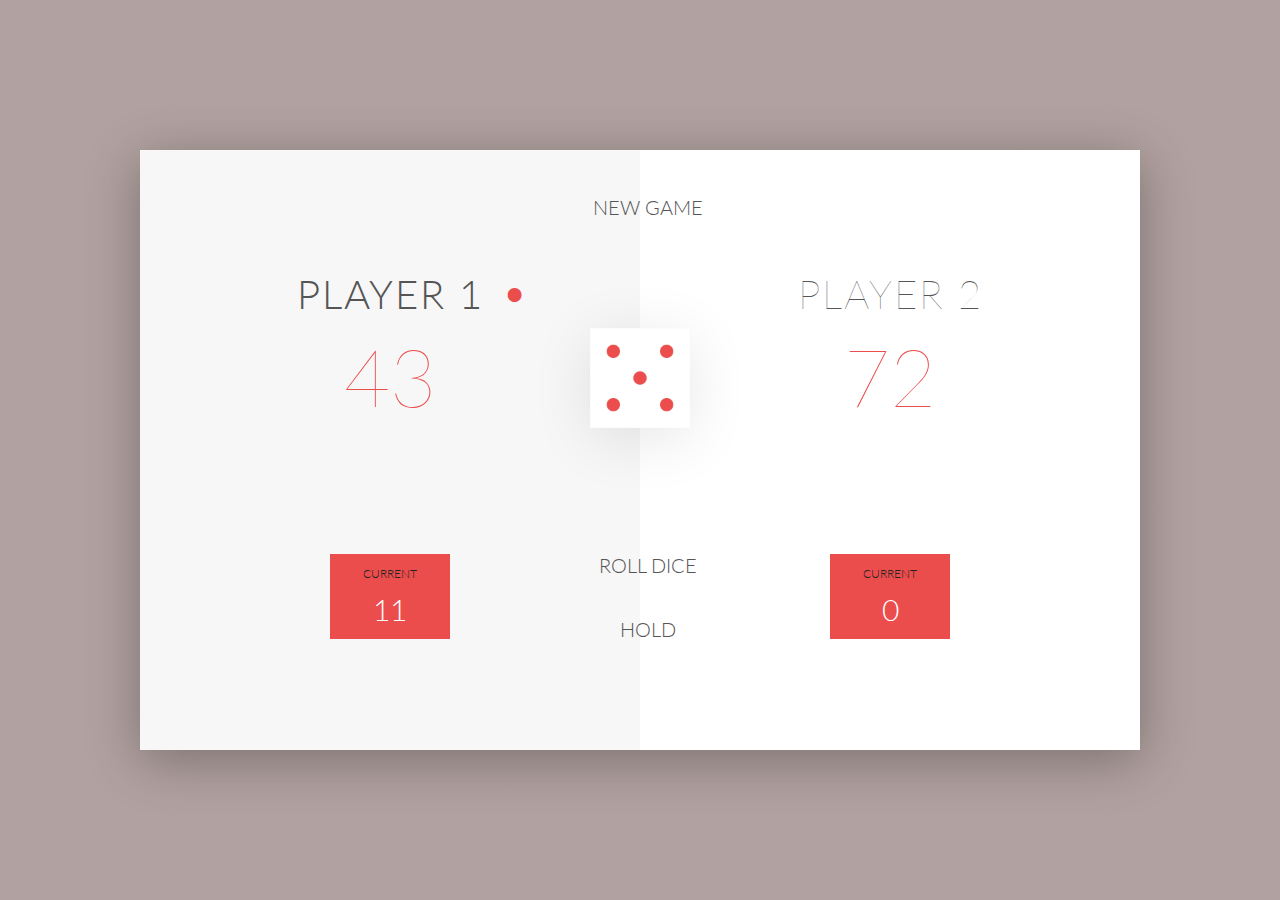
==== pigGameHTML/index.html @ bbda840d "Init;" ====
<!DOCTYPE html>
<html lang="en">
    <head>
        <meta charset="UTF-8">
        <link href="https://fonts.googleapis.com/css?family=Lato:100,300,600" rel="stylesheet" type="text/css">
        <link href="http://code.ionicframework.com/ionicons/2.0.1/css/ionicons.min.css" rel="stylesheet" type="text/css">
        <link type="text/css" rel="stylesheet" href="css/style.css">
        
        <title>Pig Game</title>
    </head>

    <body>
        <div class="wrapper clearfix">
            <div class="player-0-panel active">
                <div class="player-name" id="name-0">Player 1</div>
                <div class="player-score" id="score-0">43</div>
                <div class="player-current-box">
                    <div class="player-current-label">Current</div>
                    <div class="player-current-score" id="current-0">11</div>
                </div>
            </div>
            
            <div class="player-1-panel">
                <div class="player-name" id="name-1">Player 2</div>
                <div class="player-score" id="score-1">72</div>
                <div class="player-current-box">
                    <div class="player-current-label">Current</div>
                    <div class="player-current-score" id="current-1">0</div>
                </div>
            </div>
            
            <button class="btn-new"><i class="ion-ios-plus-outline"></i>New game</button>
            <button class="btn-roll"><i class="ion-ios-loop"></i>Roll dice</button>
            <button class="btn-hold"><i class="ion-ios-download-outline"></i>Hold</button>
            
            <img src="img/dice-5.png" alt="Dice" class="dice">
        </div>
        
        <script src="js/main.js"></script>
    </body>
</html>
---- pigGameHTML/css/style.css ----
/**********************************************
*** GENERAL
**********************************************/

* {
    margin: 0;
    padding: 0;
    box-sizing: border-box;
    
}

.clearfix::after {
    content: "";
    display: table;
    clear: both;
}

body {
    background-image: linear-gradient(rgba(62, 20, 20, 0.4), rgba(62, 20, 20, 0.4)), url(back.jpg);
    background-size: cover;
    background-position: center;
    font-family: Lato;
    font-weight: 300;
    position: relative;
    height: 100vh;
    color: #555;
}

.wrapper {
    width: 1000px;
    position: absolute;
    top: 50%;
    left: 50%;
    transform: translate(-50%, -50%);
    background-color: #fff;
    box-shadow: 0px 10px 50px rgba(0, 0, 0, 0.3);
    overflow: hidden;
}

.player-0-panel,
.player-1-panel {
    width: 50%;
    float: left;
    height: 600px;
    padding: 100px;
}



/**********************************************
*** PLAYERS
**********************************************/

.player-name {
    font-size: 40px;
    text-align: center;
    text-transform: uppercase;
    letter-spacing: 2px;
    font-weight: 100;
    margin-top: 20px;
    margin-bottom: 10px;
    position: relative;
}

.player-score {
    text-align: center;
    font-size: 80px;
    font-weight: 100;
    color: #EB4D4D;
    margin-bottom: 130px;
}

.active { background-color: #f7f7f7; }
.active .player-name { font-weight: 300; }

.active .player-name::after {
    content: "\2022";
    font-size: 47px;
    position: absolute;
    color: #EB4D4D;
    top: -7px;
    right: 10px;
    
}

.player-current-box {
    background-color: #EB4D4D;
    color: #fff;
    width: 40%;
    margin: 0 auto;
    padding: 12px;
    text-align: center;
}

.player-current-label {
    text-transform: uppercase;
    margin-bottom: 10px;
    font-size: 12px;
    color: #222;
}

.player-current-score {
    font-size: 30px;
}

button {
    position: absolute;
    width: 200px;
    left: 50%;
    transform: translateX(-50%);
    color: #555;
    background: none;
    border: none;
    font-family: Lato;
    font-size: 20px;
    text-transform: uppercase;
    cursor: pointer;
    font-weight: 300;
    transition: background-color 0.3s, color 0.3s;
}

button:hover { font-weight: 600; }
button:hover i { margin-right: 20px; }

button:focus {
    outline: none;
}

i {
    color: #EB4D4D;
    display: inline-block;
    margin-right: 15px;
    font-size: 32px;
    line-height: 1;
    vertical-align: text-top;
    margin-top: -4px;
    transition: margin 0.3s;
}

.btn-new { top: 45px;}
.btn-roll { top: 403px;}
.btn-hold { top: 467px;}

.dice {
    position: absolute;
    left: 50%;
    top: 178px;
    transform: translateX(-50%);
    height: 100px;
    box-shadow: 0px 10px 60px rgba(0, 0, 0, 0.10);
}

.winner { background-color: #f7f7f7; }
.winner .player-name { font-weight: 300; color: #EB4D4D; }
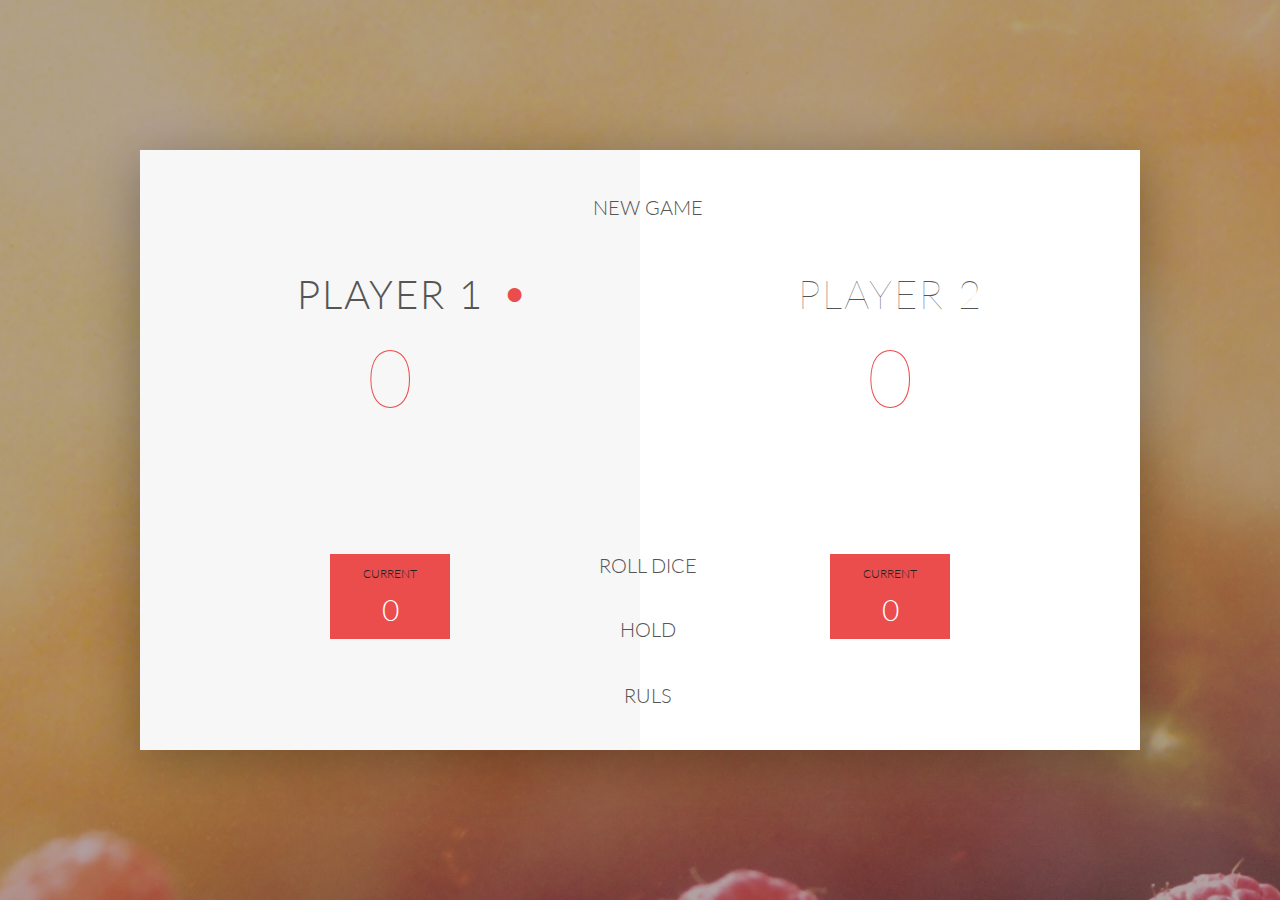
==== commit 4cf89b5a: "Init pig game" ====
--- a/pigGameHTML/index.html
+++ b/pigGameHTML/index.html
@@ -32,6 +32,7 @@
             <button class="btn-new"><i class="ion-ios-plus-outline"></i>New game</button>
             <button class="btn-roll"><i class="ion-ios-loop"></i>Roll dice</button>
             <button class="btn-hold"><i class="ion-ios-download-outline"></i>Hold</button>
+            <button class="btn-ruls"><i class="ion-ios-book"></i>Ruls</button>
             
             <img src="img/dice-5.png" alt="Dice" class="dice">
         </div>
--- a/pigGameHTML/css/style.css
+++ b/pigGameHTML/css/style.css
@@ -16,7 +16,7 @@
 }
 
 body {
-    background-image: linear-gradient(rgba(62, 20, 20, 0.4), rgba(62, 20, 20, 0.4)), url(back.jpg);
+    background-image: linear-gradient(rgba(62, 20, 20, 0.4), rgba(62, 20, 20, 0.4)), url(../img/back.jpg);
     background-size: cover;
     background-position: center;
     font-family: Lato;
@@ -140,6 +140,7 @@
 .btn-new { top: 45px;}
 .btn-roll { top: 403px;}
 .btn-hold { top: 467px;}
+.btn-ruls { top: 533px; }
 
 .dice {
     position: absolute;
